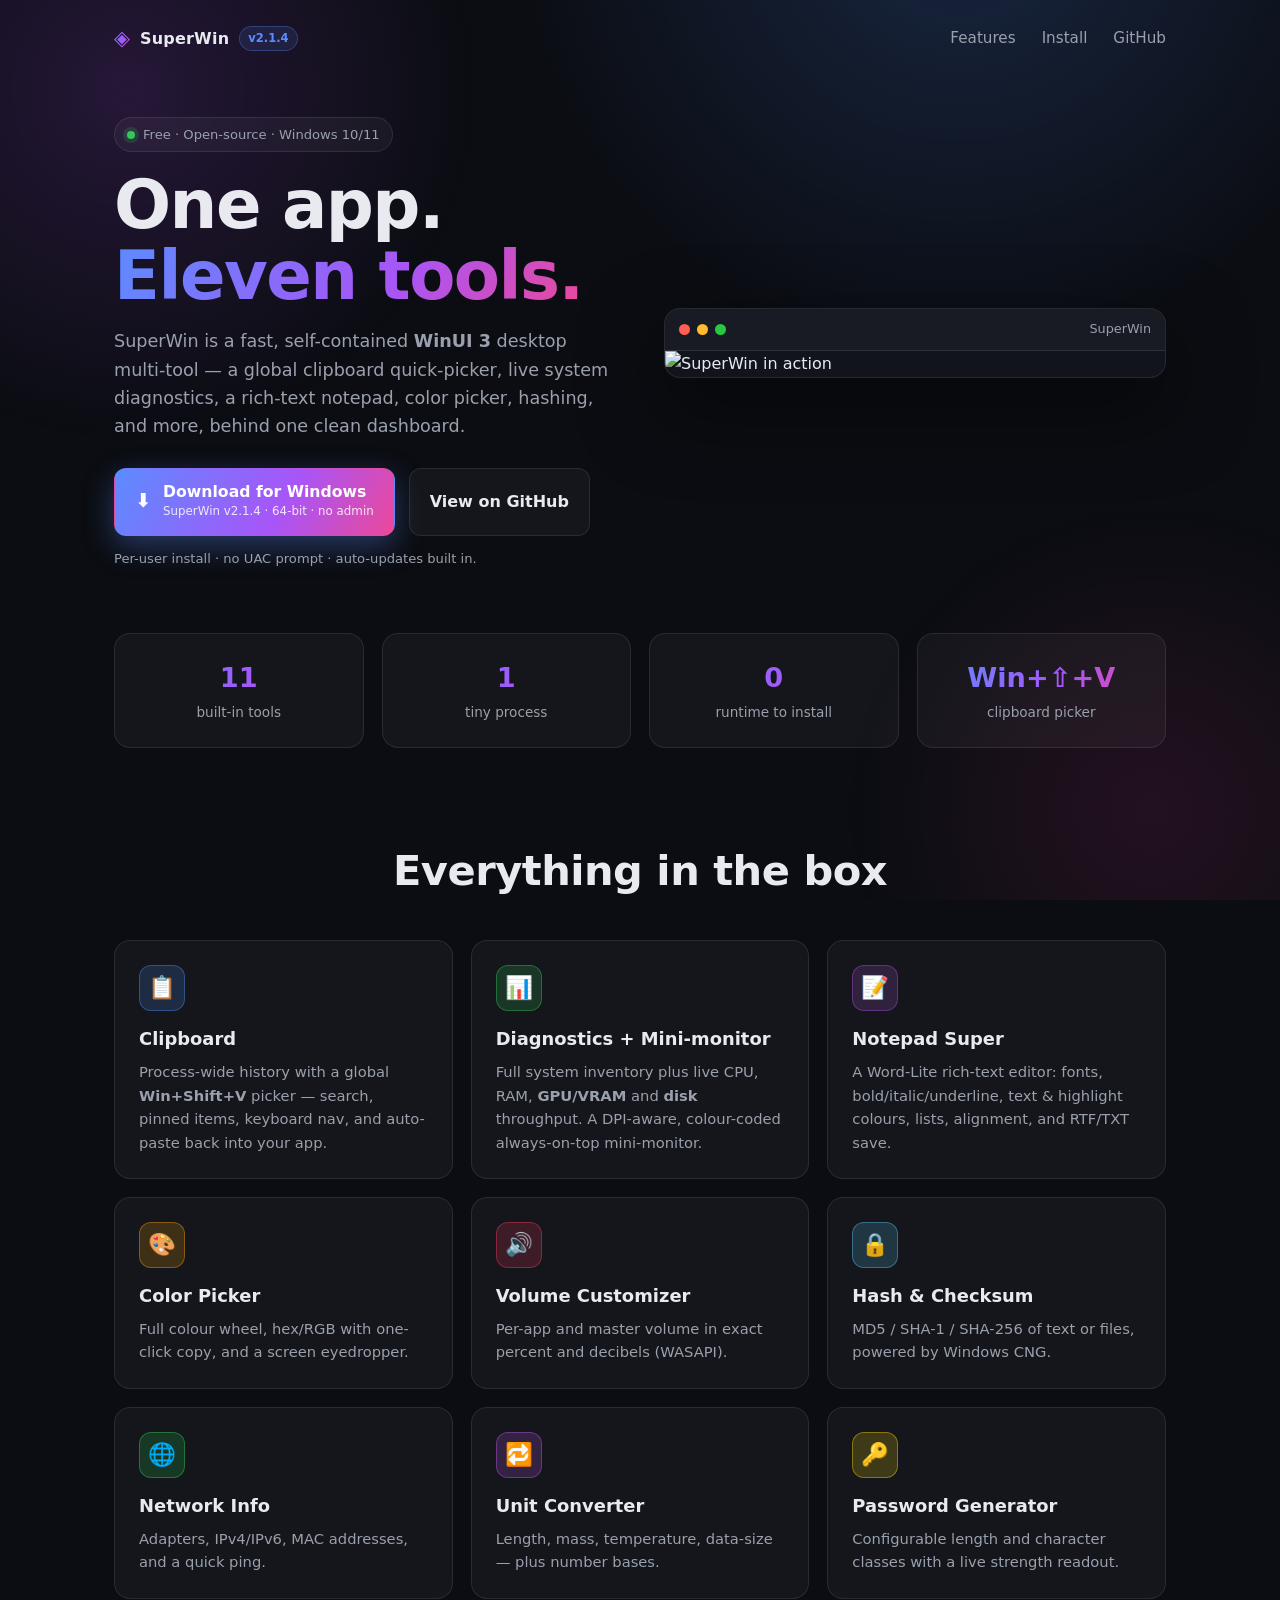
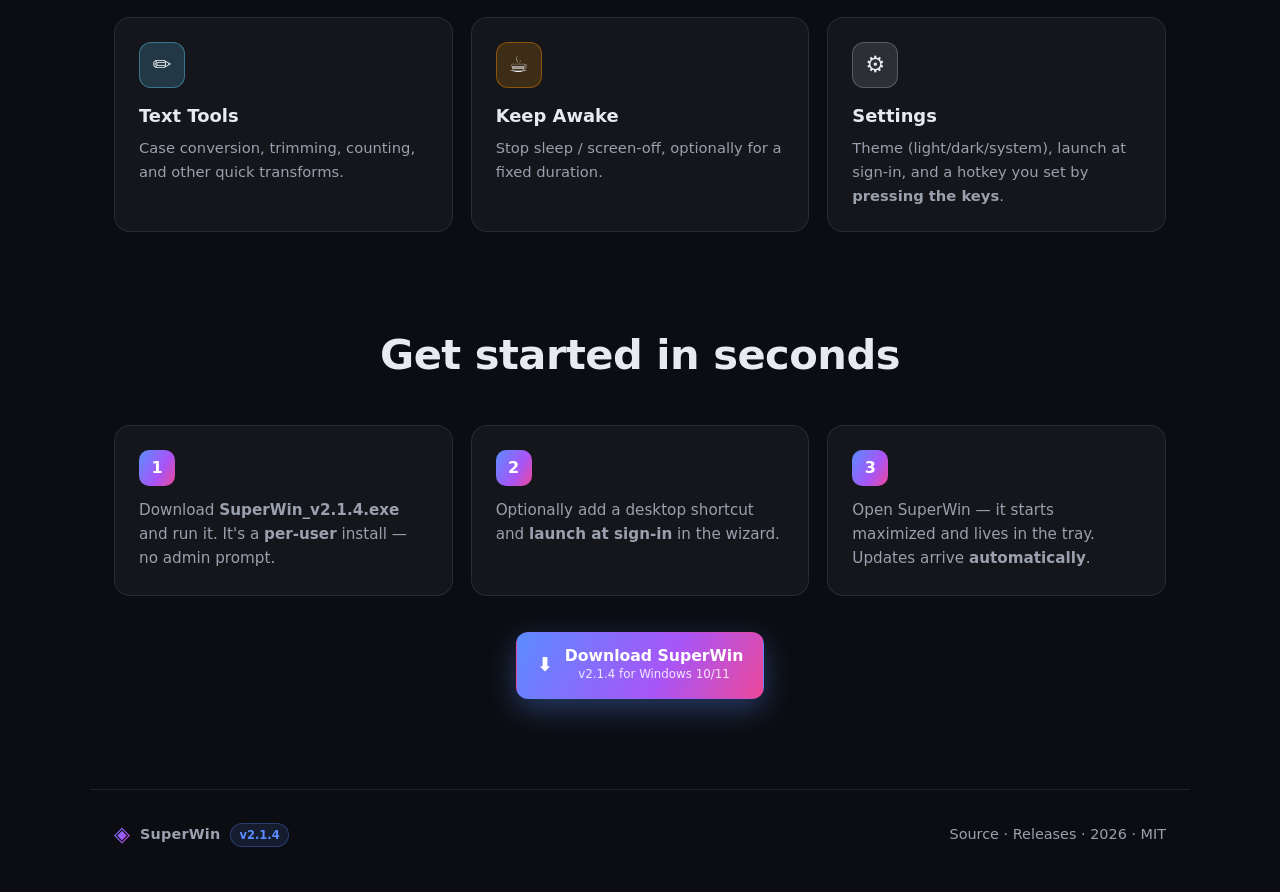
==== docs/index.html @ e596dc35 "Add landing page" ====
<!DOCTYPE html>
<html lang="en">
<head>
  <meta charset="UTF-8" />
  <meta name="viewport" content="width=device-width, initial-scale=1.0" />
  <title>SuperWin — the Windows multi-tool</title>
  <meta name="description" content="SuperWin is a single, fast WinUI 3 desktop multi-tool for Windows: clipboard history, system diagnostics, a rich-text notepad, color picker, hashes, and more." />
  <meta name="theme-color" content="#0b0d12" />

  <!-- Open Graph -->
  <meta property="og:title" content="SuperWin — the Windows multi-tool" />
  <meta property="og:description" content="Eleven tools in one fast WinUI 3 app: clipboard quick-picker, live diagnostics, rich-text notepad, and more." />
  <meta property="og:type" content="website" />
  <meta property="og:image" content="superwin_demo.gif" />

  <link rel="icon" href="favicon.ico" />
  <link rel="stylesheet" href="styles.css" />
</head>
<body>
  <div class="bg-glow" aria-hidden="true"></div>

  <header class="nav">
    <a class="brand" href="#top">
      <span class="brand-mark">◈</span>
      <span class="brand-name">SuperWin</span>
      <span class="badge" id="navVersion">v2.1.4</span>
    </a>
    <nav class="nav-links">
      <a href="#features">Features</a>
      <a href="#install">Install</a>
      <a href="https://github.com/shankar-sachin/superwin" target="_blank" rel="noopener">GitHub</a>
    </nav>
  </header>

  <main id="top">
    <!-- HERO -->
    <section class="hero">
      <div class="hero-copy reveal">
        <div class="pill">
          <span class="dot"></span> Free · Open-source · Windows 10/11
        </div>
        <h1>One app.<br /><span class="grad">Eleven tools.</span></h1>
        <p class="lede">
          SuperWin is a fast, self-contained <strong>WinUI&nbsp;3</strong> desktop multi-tool —
          a global clipboard quick-picker, live system diagnostics, a rich-text notepad,
          color picker, hashing, and more, behind one clean dashboard.
        </p>

        <div class="cta">
          <a class="btn btn-primary" id="downloadBtn"
             href="https://github.com/shankar-sachin/superwin/releases/latest">
            <span class="btn-icon">⬇</span>
            <span>
              <span class="btn-title">Download for Windows</span>
              <span class="btn-sub" id="downloadSub">SuperWin v2.1.4 · 64-bit · no admin</span>
            </span>
          </a>
          <a class="btn btn-ghost" href="https://github.com/shankar-sachin/superwin"
             target="_blank" rel="noopener">View on GitHub</a>
        </div>

        <p class="fineprint">Per-user install · no UAC prompt · auto-updates built in.</p>
      </div>

      <div class="hero-demo reveal">
        <div class="demo-frame">
          <div class="demo-bar">
            <span></span><span></span><span></span>
            <em>SuperWin</em>
          </div>
          <img src="superwin_demo.gif" alt="SuperWin in action" loading="lazy" />
        </div>
      </div>
    </section>

    <!-- STATS -->
    <section class="stats reveal">
      <div><strong>11</strong><span>built-in tools</span></div>
      <div><strong>1</strong><span>tiny process</span></div>
      <div><strong>0</strong><span>runtime to install</span></div>
      <div><strong>Win+⇧+V</strong><span>clipboard picker</span></div>
    </section>

    <!-- FEATURES -->
    <section id="features" class="features">
      <h2 class="section-title reveal">Everything in the box</h2>
      <div class="grid">
        <article class="card reveal">
          <div class="card-ico" style="--c:#4f8ef7">📋</div>
          <h3>Clipboard</h3>
          <p>Process-wide history with a global <b>Win+Shift+V</b> picker — search, pinned items,
             keyboard nav, and auto-paste back into your app.</p>
        </article>
        <article class="card reveal">
          <div class="card-ico" style="--c:#34c759">📊</div>
          <h3>Diagnostics + Mini-monitor</h3>
          <p>Full system inventory plus live CPU, RAM, <b>GPU/VRAM</b> and <b>disk</b> throughput.
             A DPI-aware, colour-coded always-on-top mini-monitor.</p>
        </article>
        <article class="card reveal">
          <div class="card-ico" style="--c:#af52de">📝</div>
          <h3>Notepad Super</h3>
          <p>A Word-Lite rich-text editor: fonts, bold/italic/underline, text &amp; highlight
             colours, lists, alignment, and RTF/TXT save.</p>
        </article>
        <article class="card reveal">
          <div class="card-ico" style="--c:#ff9f0a">🎨</div>
          <h3>Color Picker</h3>
          <p>Full colour wheel, hex/RGB with one-click copy, and a screen eyedropper.</p>
        </article>
        <article class="card reveal">
          <div class="card-ico" style="--c:#ff375f">🔊</div>
          <h3>Volume Customizer</h3>
          <p>Per-app and master volume in exact percent and decibels (WASAPI).</p>
        </article>
        <article class="card reveal">
          <div class="card-ico" style="--c:#5ac8fa">🔒</div>
          <h3>Hash &amp; Checksum</h3>
          <p>MD5 / SHA-1 / SHA-256 of text or files, powered by Windows CNG.</p>
        </article>
        <article class="card reveal">
          <div class="card-ico" style="--c:#30d158">🌐</div>
          <h3>Network Info</h3>
          <p>Adapters, IPv4/IPv6, MAC addresses, and a quick ping.</p>
        </article>
        <article class="card reveal">
          <div class="card-ico" style="--c:#bf5af2">🔁</div>
          <h3>Unit Converter</h3>
          <p>Length, mass, temperature, data-size — plus number bases.</p>
        </article>
        <article class="card reveal">
          <div class="card-ico" style="--c:#ffd60a">🔑</div>
          <h3>Password Generator</h3>
          <p>Configurable length and character classes with a live strength readout.</p>
        </article>
        <article class="card reveal">
          <div class="card-ico" style="--c:#64d2ff">✏️</div>
          <h3>Text Tools</h3>
          <p>Case conversion, trimming, counting, and other quick transforms.</p>
        </article>
        <article class="card reveal">
          <div class="card-ico" style="--c:#ff9500">☕</div>
          <h3>Keep Awake</h3>
          <p>Stop sleep / screen-off, optionally for a fixed duration.</p>
        </article>
        <article class="card reveal">
          <div class="card-ico" style="--c:#a0a0ab">⚙️</div>
          <h3>Settings</h3>
          <p>Theme (light/dark/system), launch at sign-in, and a hotkey you set by
             <b>pressing the keys</b>.</p>
        </article>
      </div>
    </section>

    <!-- INSTALL -->
    <section id="install" class="install">
      <h2 class="section-title reveal">Get started in seconds</h2>
      <div class="steps">
        <div class="step reveal"><span class="num">1</span>
          <p>Download <b id="installName">SuperWin_v2.1.4.exe</b> and run it. It's a
             <b>per-user</b> install — no admin prompt.</p></div>
        <div class="step reveal"><span class="num">2</span>
          <p>Optionally add a desktop shortcut and <b>launch at sign-in</b> in the wizard.</p></div>
        <div class="step reveal"><span class="num">3</span>
          <p>Open SuperWin — it starts maximized and lives in the tray. Updates arrive
             <b>automatically</b>.</p></div>
      </div>
      <div class="install-cta reveal">
        <a class="btn btn-primary" id="downloadBtn2"
           href="https://github.com/shankar-sachin/superwin/releases/latest">
          <span class="btn-icon">⬇</span>
          <span><span class="btn-title">Download SuperWin</span>
            <span class="btn-sub" id="downloadSub2">v2.1.4 for Windows 10/11</span></span>
        </a>
      </div>
    </section>
  </main>

  <footer class="footer">
    <div class="brand">
      <span class="brand-mark">◈</span>
      <span class="brand-name">SuperWin</span>
      <span class="badge" id="footVersion">v2.1.4</span>
    </div>
    <p>
      <a href="https://github.com/shankar-sachin/superwin" target="_blank" rel="noopener">Source</a>
      ·
      <a href="https://github.com/shankar-sachin/superwin/releases" target="_blank" rel="noopener">Releases</a>
      · <span id="year">2026</span> · MIT
    </p>
  </footer>

  <script src="app.js"></script>
</body>
</html>
---- docs/styles.css ----
/* SuperWin landing page */
:root {
  --bg: #0b0d12;
  --bg-soft: #11141c;
  --card: rgba(255, 255, 255, 0.04);
  --card-border: rgba(255, 255, 255, 0.09);
  --text: #e8eaf0;
  --muted: #9aa0ad;
  --accent: #5b8cff;
  --accent-2: #a855f7;
  --radius: 16px;
  --maxw: 1100px;
  --grad: linear-gradient(120deg, #5b8cff 0%, #a855f7 60%, #ec4899 100%);
}

* { box-sizing: border-box; margin: 0; padding: 0; }

html { scroll-behavior: smooth; }

body {
  font-family: "Segoe UI", system-ui, -apple-system, Roboto, Helvetica, Arial, sans-serif;
  background: var(--bg);
  color: var(--text);
  line-height: 1.6;
  -webkit-font-smoothing: antialiased;
  overflow-x: hidden;
}

a { color: inherit; text-decoration: none; }

/* Ambient background glow */
.bg-glow {
  position: fixed;
  inset: 0;
  z-index: -1;
  background:
    radial-gradient(60vw 60vw at 75% -10%, rgba(91, 140, 255, 0.20), transparent 60%),
    radial-gradient(50vw 50vw at 10% 10%, rgba(168, 85, 247, 0.16), transparent 55%),
    radial-gradient(40vw 40vw at 90% 90%, rgba(236, 72, 153, 0.10), transparent 60%);
  filter: saturate(120%);
}

/* ---------- Nav ---------- */
.nav {
  display: flex;
  align-items: center;
  justify-content: space-between;
  max-width: var(--maxw);
  margin: 0 auto;
  padding: 22px 24px;
}
.brand { display: inline-flex; align-items: center; gap: 10px; font-weight: 700; }
.brand-mark {
  background: var(--grad);
  -webkit-background-clip: text;
  background-clip: text;
  color: transparent;
  font-size: 1.3rem;
}
.brand-name { letter-spacing: 0.2px; }
.badge {
  font-size: 0.72rem;
  font-weight: 600;
  color: var(--accent);
  background: rgba(91, 140, 255, 0.12);
  border: 1px solid rgba(91, 140, 255, 0.3);
  padding: 2px 8px;
  border-radius: 999px;
}
.nav-links { display: flex; gap: 26px; font-size: 0.95rem; color: var(--muted); }
.nav-links a:hover { color: var(--text); }

/* ---------- Hero ---------- */
.hero {
  max-width: var(--maxw);
  margin: 40px auto 0;
  padding: 0 24px;
  display: grid;
  grid-template-columns: 1fr 1fr;
  gap: 48px;
  align-items: center;
}
.pill {
  display: inline-flex;
  align-items: center;
  gap: 8px;
  font-size: 0.82rem;
  color: var(--muted);
  border: 1px solid var(--card-border);
  background: var(--card);
  padding: 6px 12px;
  border-radius: 999px;
}
.pill .dot {
  width: 8px; height: 8px; border-radius: 50%;
  background: #34c759;
  box-shadow: 0 0 0 4px rgba(52, 199, 89, 0.18);
}
.hero h1 {
  font-size: clamp(2.6rem, 6vw, 4.2rem);
  line-height: 1.05;
  margin: 18px 0 16px;
  letter-spacing: -1.5px;
  font-weight: 800;
}
.grad {
  background: var(--grad);
  -webkit-background-clip: text;
  background-clip: text;
  color: transparent;
}
.lede { color: var(--muted); font-size: 1.1rem; max-width: 48ch; }

.cta { display: flex; flex-wrap: wrap; gap: 14px; margin: 28px 0 12px; }
.btn {
  display: inline-flex;
  align-items: center;
  gap: 12px;
  padding: 14px 20px;
  border-radius: 12px;
  font-weight: 600;
  border: 1px solid transparent;
  transition: transform 0.15s ease, box-shadow 0.2s ease, background 0.2s ease;
}
.btn:hover { transform: translateY(-2px); }
.btn-primary {
  background: var(--grad);
  color: #fff;
  box-shadow: 0 10px 30px rgba(91, 140, 255, 0.35);
}
.btn-primary:hover { box-shadow: 0 14px 40px rgba(168, 85, 247, 0.45); }
.btn-icon { font-size: 1.2rem; }
.btn-title { display: block; font-size: 0.98rem; line-height: 1.2; }
.btn-sub { display: block; font-size: 0.74rem; opacity: 0.85; font-weight: 500; }
.btn-ghost {
  background: var(--card);
  border-color: var(--card-border);
  color: var(--text);
}
.btn-ghost:hover { background: rgba(255, 255, 255, 0.08); }
.fineprint { color: var(--muted); font-size: 0.82rem; }

/* Demo */
.demo-frame {
  border: 1px solid var(--card-border);
  background: var(--bg-soft);
  border-radius: var(--radius);
  overflow: hidden;
  box-shadow: 0 30px 80px rgba(0, 0, 0, 0.5);
}
.demo-bar {
  display: flex;
  align-items: center;
  gap: 7px;
  padding: 10px 14px;
  background: rgba(255, 255, 255, 0.03);
  border-bottom: 1px solid var(--card-border);
}
.demo-bar span { width: 11px; height: 11px; border-radius: 50%; background: #3a3f4b; }
.demo-bar span:nth-child(1) { background: #ff5f57; }
.demo-bar span:nth-child(2) { background: #febc2e; }
.demo-bar span:nth-child(3) { background: #28c840; }
.demo-bar em { margin-left: auto; color: var(--muted); font-style: normal; font-size: 0.8rem; }
.demo-frame img { display: block; width: 100%; height: auto; }

/* ---------- Stats ---------- */
.stats {
  max-width: var(--maxw);
  margin: 64px auto;
  padding: 0 24px;
  display: grid;
  grid-template-columns: repeat(4, 1fr);
  gap: 18px;
  text-align: center;
}
.stats div {
  border: 1px solid var(--card-border);
  background: var(--card);
  border-radius: var(--radius);
  padding: 22px 12px;
}
.stats strong {
  display: block;
  font-size: 1.7rem;
  background: var(--grad);
  -webkit-background-clip: text;
  background-clip: text;
  color: transparent;
}
.stats span { color: var(--muted); font-size: 0.85rem; }

/* ---------- Sections ---------- */
.section-title {
  text-align: center;
  font-size: clamp(1.8rem, 4vw, 2.6rem);
  letter-spacing: -0.5px;
  margin-bottom: 36px;
}
.features, .install { max-width: var(--maxw); margin: 90px auto; padding: 0 24px; }

.grid {
  display: grid;
  grid-template-columns: repeat(3, 1fr);
  gap: 18px;
}
.card {
  border: 1px solid var(--card-border);
  background: var(--card);
  border-radius: var(--radius);
  padding: 24px;
  transition: transform 0.18s ease, border-color 0.18s ease, background 0.18s ease;
}
.card:hover {
  transform: translateY(-4px);
  border-color: rgba(255, 255, 255, 0.2);
  background: rgba(255, 255, 255, 0.06);
}
.card-ico {
  width: 46px; height: 46px;
  display: grid; place-items: center;
  font-size: 1.4rem;
  border-radius: 12px;
  background: color-mix(in srgb, var(--c) 18%, transparent);
  border: 1px solid color-mix(in srgb, var(--c) 40%, transparent);
  margin-bottom: 14px;
}
.card h3 { font-size: 1.12rem; margin-bottom: 6px; }
.card p { color: var(--muted); font-size: 0.92rem; }

/* ---------- Install ---------- */
.steps {
  display: grid;
  grid-template-columns: repeat(3, 1fr);
  gap: 18px;
  margin-bottom: 36px;
}
.step {
  border: 1px solid var(--card-border);
  background: var(--card);
  border-radius: var(--radius);
  padding: 24px;
}
.step .num {
  display: inline-grid;
  place-items: center;
  width: 36px; height: 36px;
  border-radius: 10px;
  font-weight: 800;
  background: var(--grad);
  color: #fff;
  margin-bottom: 12px;
}
.step p { color: var(--muted); font-size: 0.95rem; }
.install-cta { text-align: center; }

/* ---------- Footer ---------- */
.footer {
  max-width: var(--maxw);
  margin: 80px auto 40px;
  padding: 28px 24px 0;
  border-top: 1px solid var(--card-border);
  display: flex;
  align-items: center;
  justify-content: space-between;
  flex-wrap: wrap;
  gap: 14px;
  color: var(--muted);
  font-size: 0.9rem;
}
.footer a:hover { color: var(--text); }

/* ---------- Reveal animation ---------- */
.reveal {
  opacity: 0;
  transform: translateY(18px);
  transition: opacity 0.6s ease, transform 0.6s ease;
}
.reveal.in { opacity: 1; transform: none; }

/* ---------- Responsive ---------- */
@media (max-width: 880px) {
  .hero { grid-template-columns: 1fr; }
  .grid { grid-template-columns: repeat(2, 1fr); }
  .stats { grid-template-columns: repeat(2, 1fr); }
  .steps { grid-template-columns: 1fr; }
  .nav-links { display: none; }
}
@media (max-width: 540px) {
  .grid { grid-template-columns: 1fr; }
}

@media (prefers-reduced-motion: reduce) {
  .reveal { opacity: 1; transform: none; transition: none; }
  html { scroll-behavior: auto; }
}
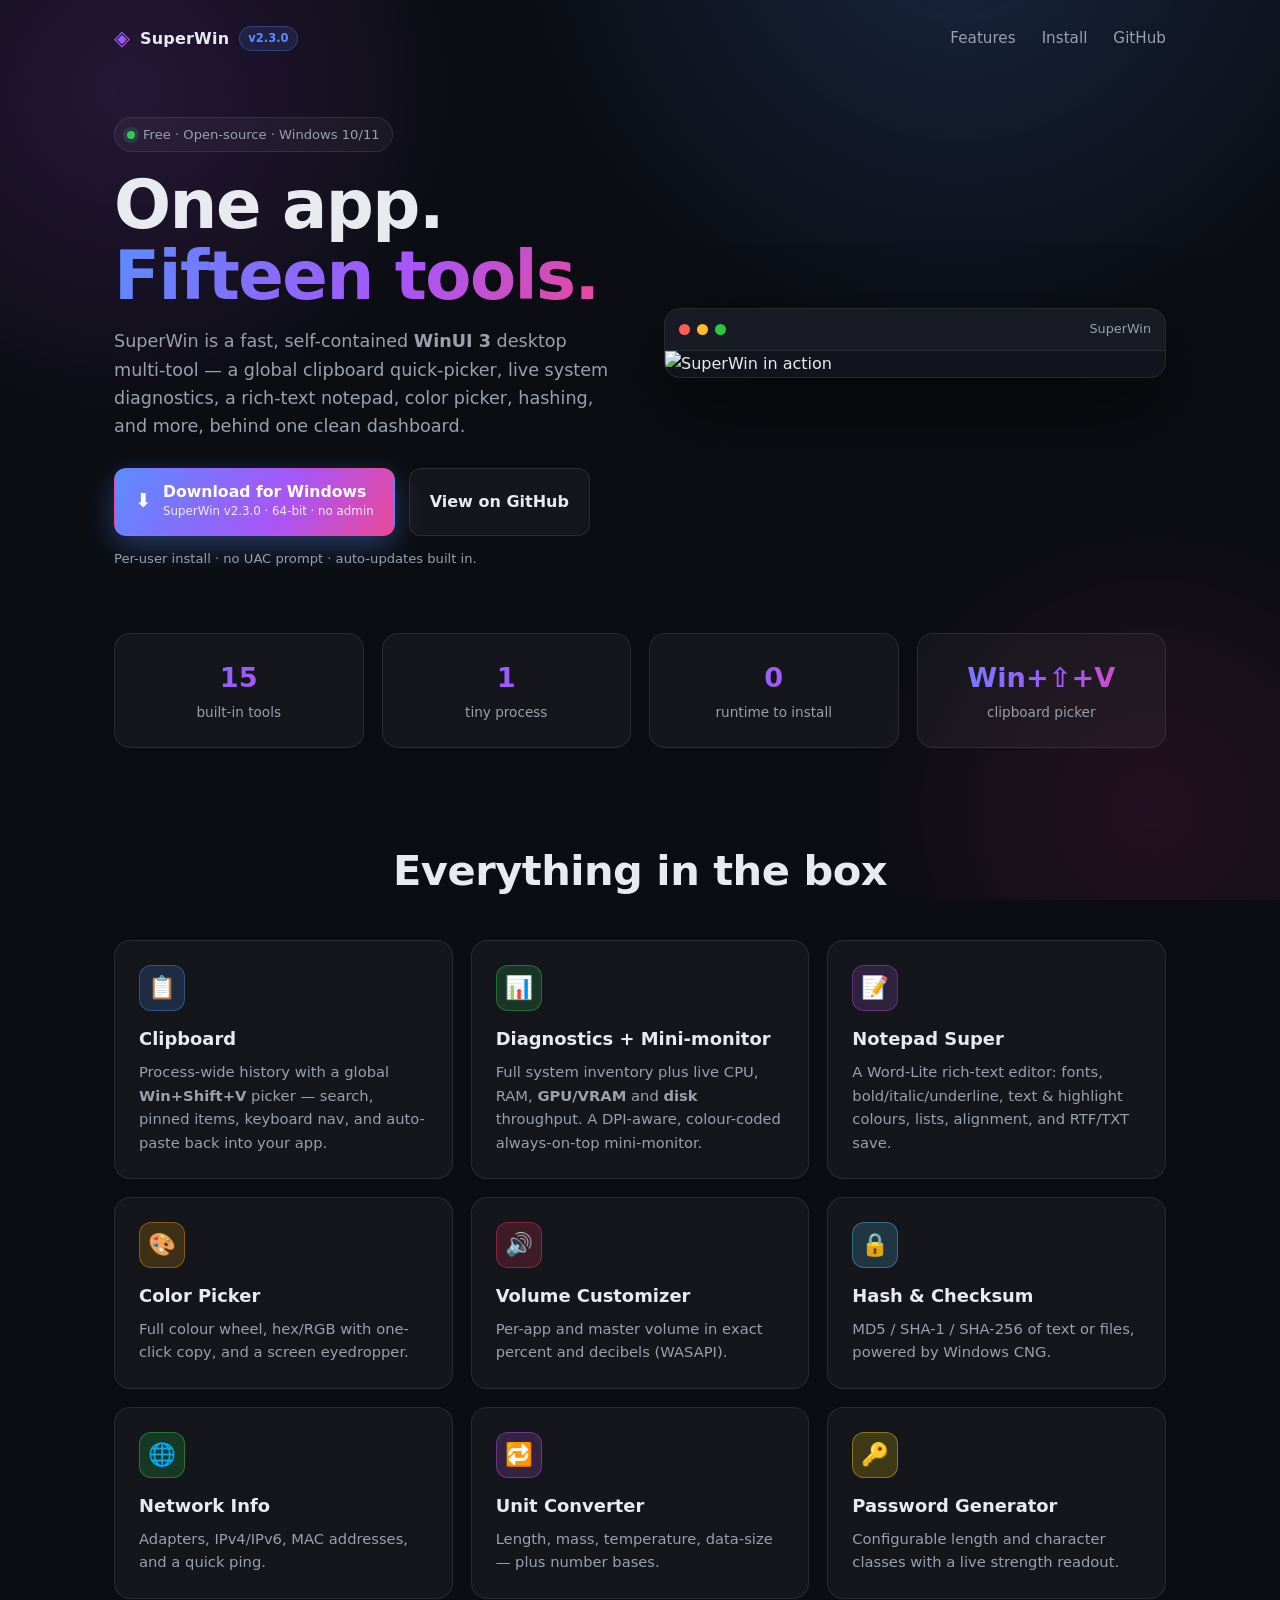
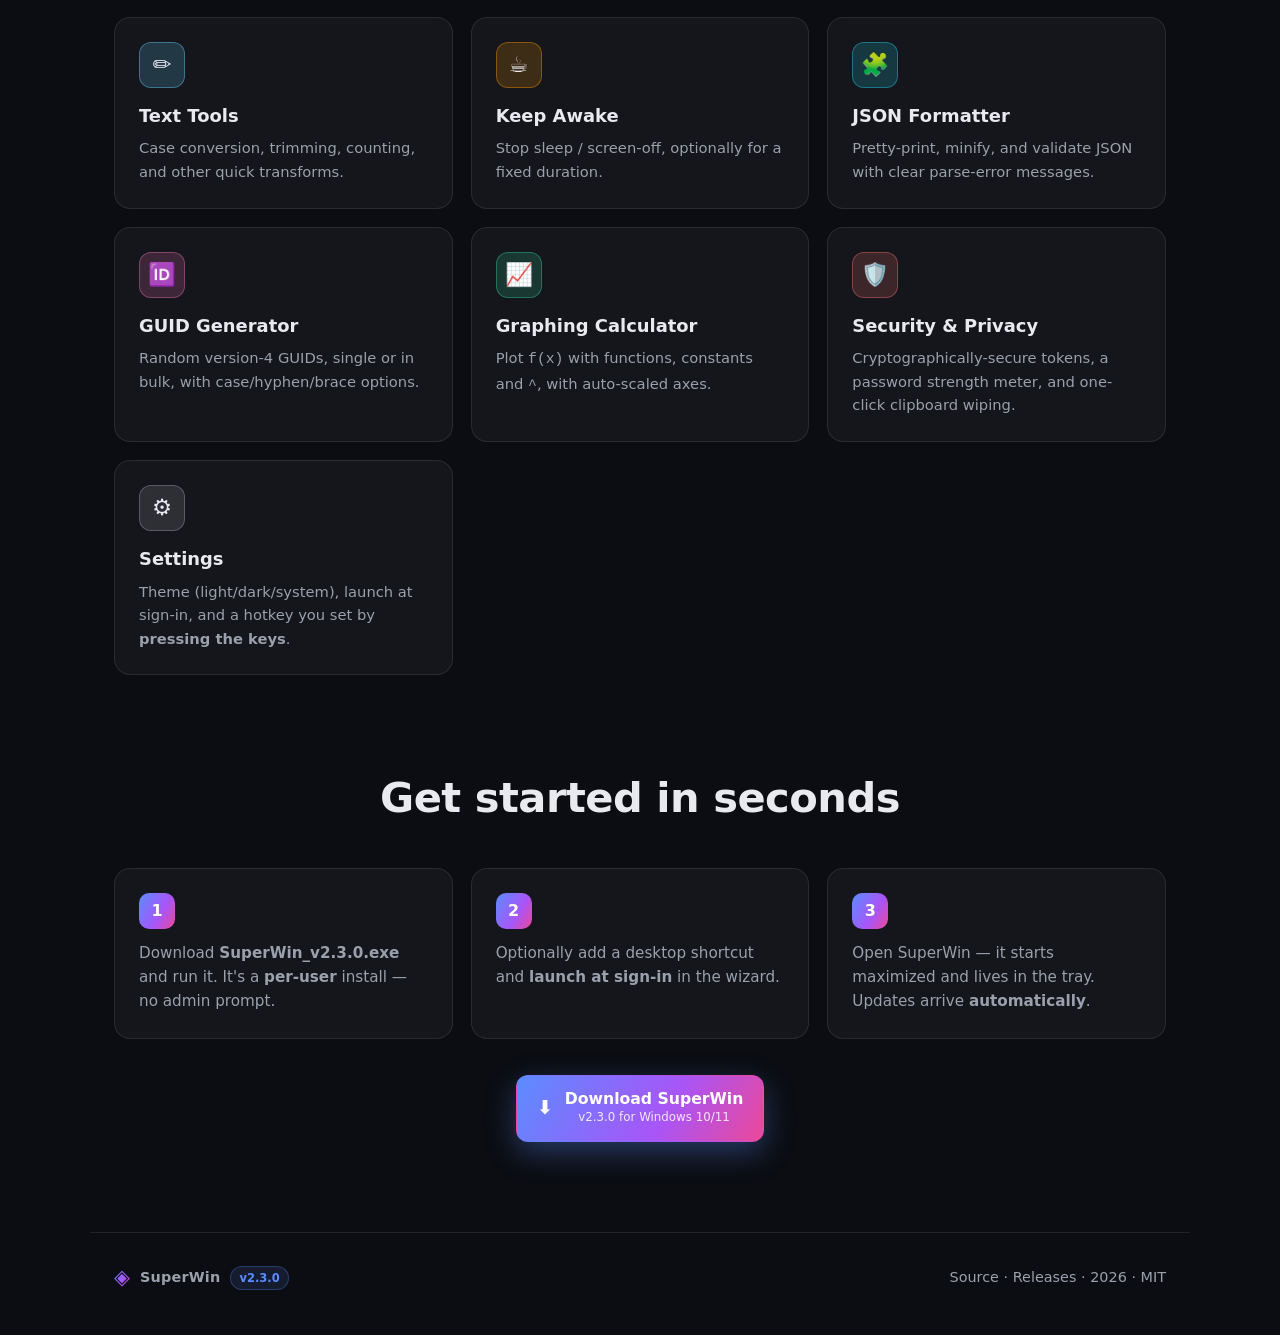
==== commit e4fa6fbb: "v2.3.0" ====
--- a/docs/index.html
+++ b/docs/index.html
@@ -9,7 +9,7 @@
 
   <!-- Open Graph -->
   <meta property="og:title" content="SuperWin — the Windows multi-tool" />
-  <meta property="og:description" content="Eleven tools in one fast WinUI 3 app: clipboard quick-picker, live diagnostics, rich-text notepad, and more." />
+  <meta property="og:description" content="Fifteen tools in one fast WinUI 3 app: clipboard quick-picker, live diagnostics, graphing calculator, security utilities, and more." />
   <meta property="og:type" content="website" />
   <meta property="og:image" content="superwin_demo.gif" />
 
@@ -23,7 +23,7 @@
     <a class="brand" href="#top">
       <span class="brand-mark">◈</span>
       <span class="brand-name">SuperWin</span>
-      <span class="badge" id="navVersion">v2.1.4</span>
+      <span class="badge" id="navVersion">v2.3.0</span>
     </a>
     <nav class="nav-links">
       <a href="#features">Features</a>
@@ -39,7 +39,7 @@
         <div class="pill">
           <span class="dot"></span> Free · Open-source · Windows 10/11
         </div>
-        <h1>One app.<br /><span class="grad">Eleven tools.</span></h1>
+        <h1>One app.<br /><span class="grad">Fifteen tools.</span></h1>
         <p class="lede">
           SuperWin is a fast, self-contained <strong>WinUI&nbsp;3</strong> desktop multi-tool —
           a global clipboard quick-picker, live system diagnostics, a rich-text notepad,
@@ -52,7 +52,7 @@
             <span class="btn-icon">⬇</span>
             <span>
               <span class="btn-title">Download for Windows</span>
-              <span class="btn-sub" id="downloadSub">SuperWin v2.1.4 · 64-bit · no admin</span>
+              <span class="btn-sub" id="downloadSub">SuperWin v2.3.0 · 64-bit · no admin</span>
             </span>
           </a>
           <a class="btn btn-ghost" href="https://github.com/shankar-sachin/superwin"
@@ -75,7 +75,7 @@
 
     <!-- STATS -->
     <section class="stats reveal">
-      <div><strong>11</strong><span>built-in tools</span></div>
+      <div><strong>15</strong><span>built-in tools</span></div>
       <div><strong>1</strong><span>tiny process</span></div>
       <div><strong>0</strong><span>runtime to install</span></div>
       <div><strong>Win+⇧+V</strong><span>clipboard picker</span></div>
@@ -142,6 +142,28 @@
           <div class="card-ico" style="--c:#ff9500">☕</div>
           <h3>Keep Awake</h3>
           <p>Stop sleep / screen-off, optionally for a fixed duration.</p>
+        </article>
+        <article class="card reveal">
+          <div class="card-ico" style="--c:#22d3ee">🧩</div>
+          <h3>JSON Formatter</h3>
+          <p>Pretty-print, minify, and validate JSON with clear parse-error messages.</p>
+        </article>
+        <article class="card reveal">
+          <div class="card-ico" style="--c:#f472b6">🆔</div>
+          <h3>GUID Generator</h3>
+          <p>Random version-4 GUIDs, single or in bulk, with case/hyphen/brace options.</p>
+        </article>
+        <article class="card reveal">
+          <div class="card-ico" style="--c:#34d399">📈</div>
+          <h3>Graphing Calculator</h3>
+          <p>Plot <code>f(x)</code> with functions, constants and <code>^</code>, with
+             auto-scaled axes.</p>
+        </article>
+        <article class="card reveal">
+          <div class="card-ico" style="--c:#f87171">🛡️</div>
+          <h3>Security &amp; Privacy</h3>
+          <p>Cryptographically-secure tokens, a password strength meter, and one-click
+             clipboard wiping.</p>
         </article>
         <article class="card reveal">
           <div class="card-ico" style="--c:#a0a0ab">⚙️</div>
@@ -157,7 +179,7 @@
       <h2 class="section-title reveal">Get started in seconds</h2>
       <div class="steps">
         <div class="step reveal"><span class="num">1</span>
-          <p>Download <b id="installName">SuperWin_v2.1.4.exe</b> and run it. It's a
+          <p>Download <b id="installName">SuperWin_v2.3.0.exe</b> and run it. It's a
              <b>per-user</b> install — no admin prompt.</p></div>
         <div class="step reveal"><span class="num">2</span>
           <p>Optionally add a desktop shortcut and <b>launch at sign-in</b> in the wizard.</p></div>
@@ -170,7 +192,7 @@
            href="https://github.com/shankar-sachin/superwin/releases/latest">
           <span class="btn-icon">⬇</span>
           <span><span class="btn-title">Download SuperWin</span>
-            <span class="btn-sub" id="downloadSub2">v2.1.4 for Windows 10/11</span></span>
+            <span class="btn-sub" id="downloadSub2">v2.3.0 for Windows 10/11</span></span>
         </a>
       </div>
     </section>
@@ -180,7 +202,7 @@
     <div class="brand">
       <span class="brand-mark">◈</span>
       <span class="brand-name">SuperWin</span>
-      <span class="badge" id="footVersion">v2.1.4</span>
+      <span class="badge" id="footVersion">v2.3.0</span>
     </div>
     <p>
       <a href="https://github.com/shankar-sachin/superwin" target="_blank" rel="noopener">Source</a>
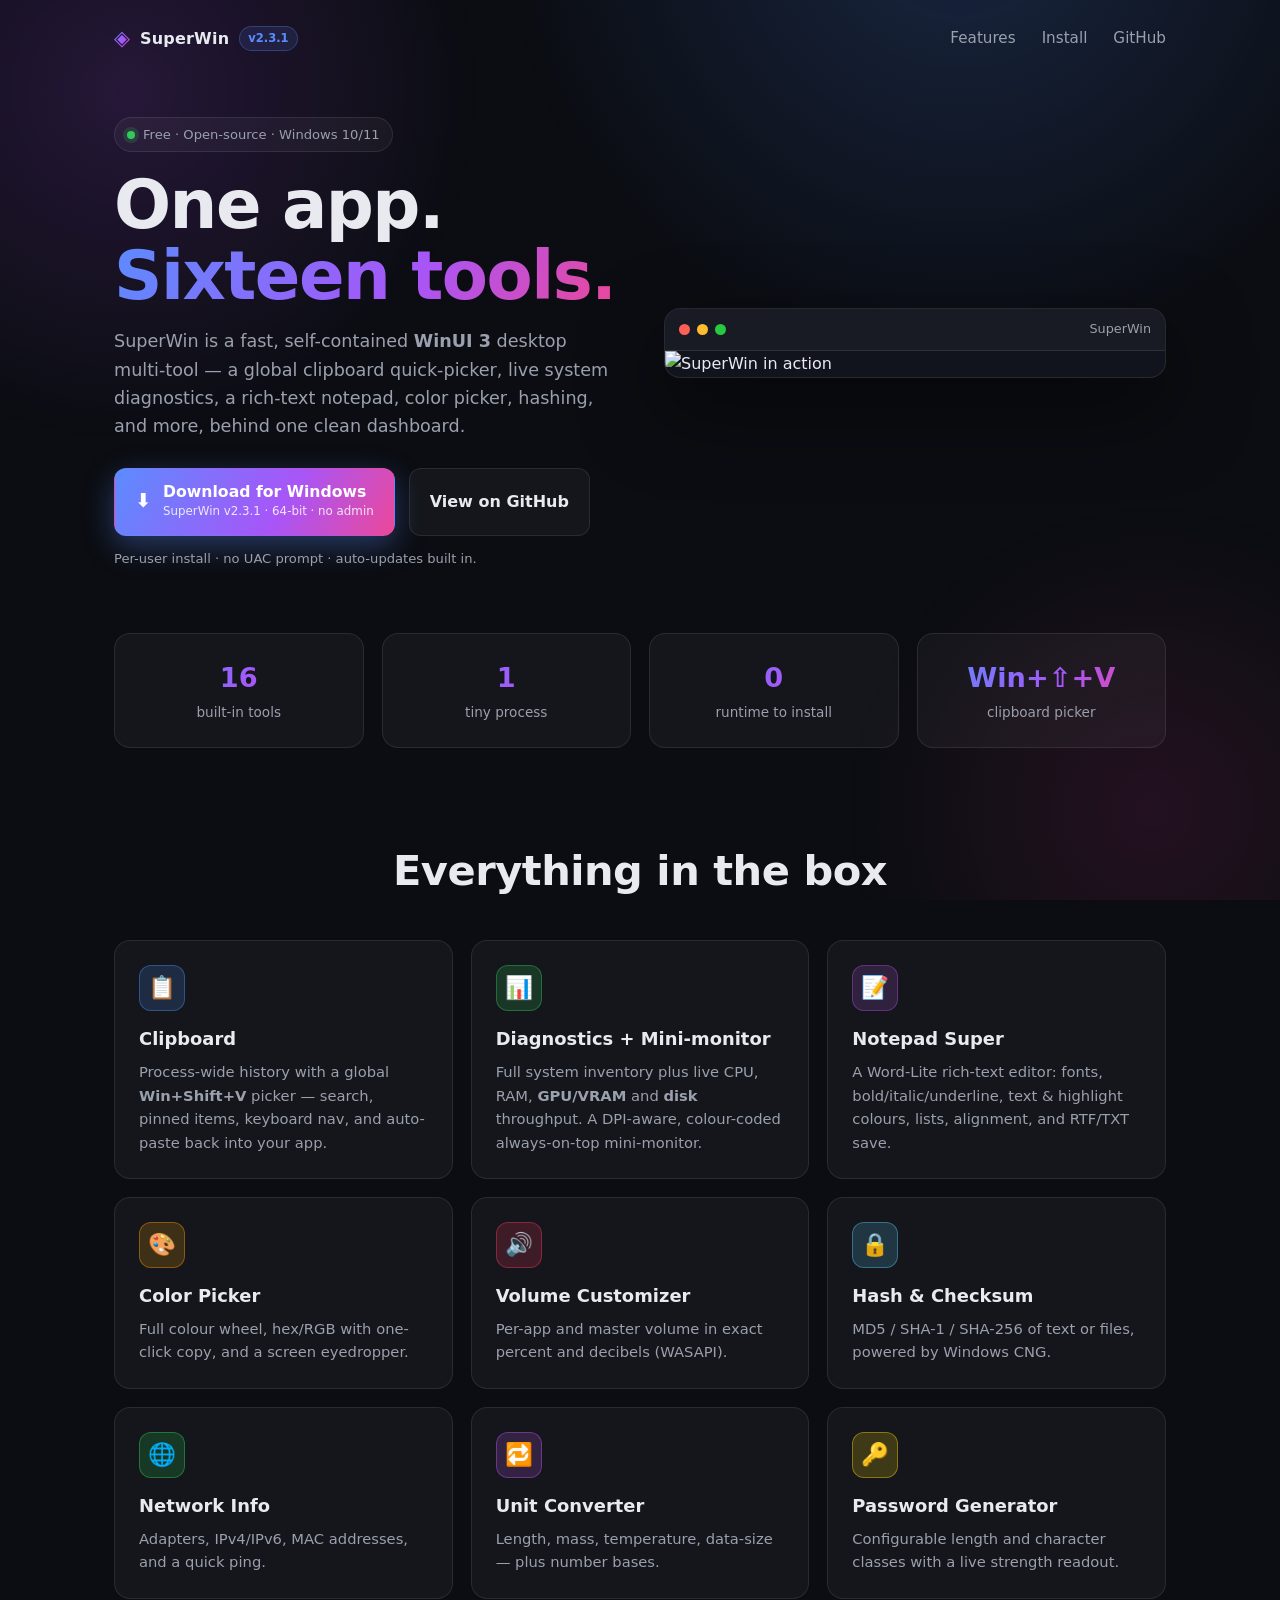
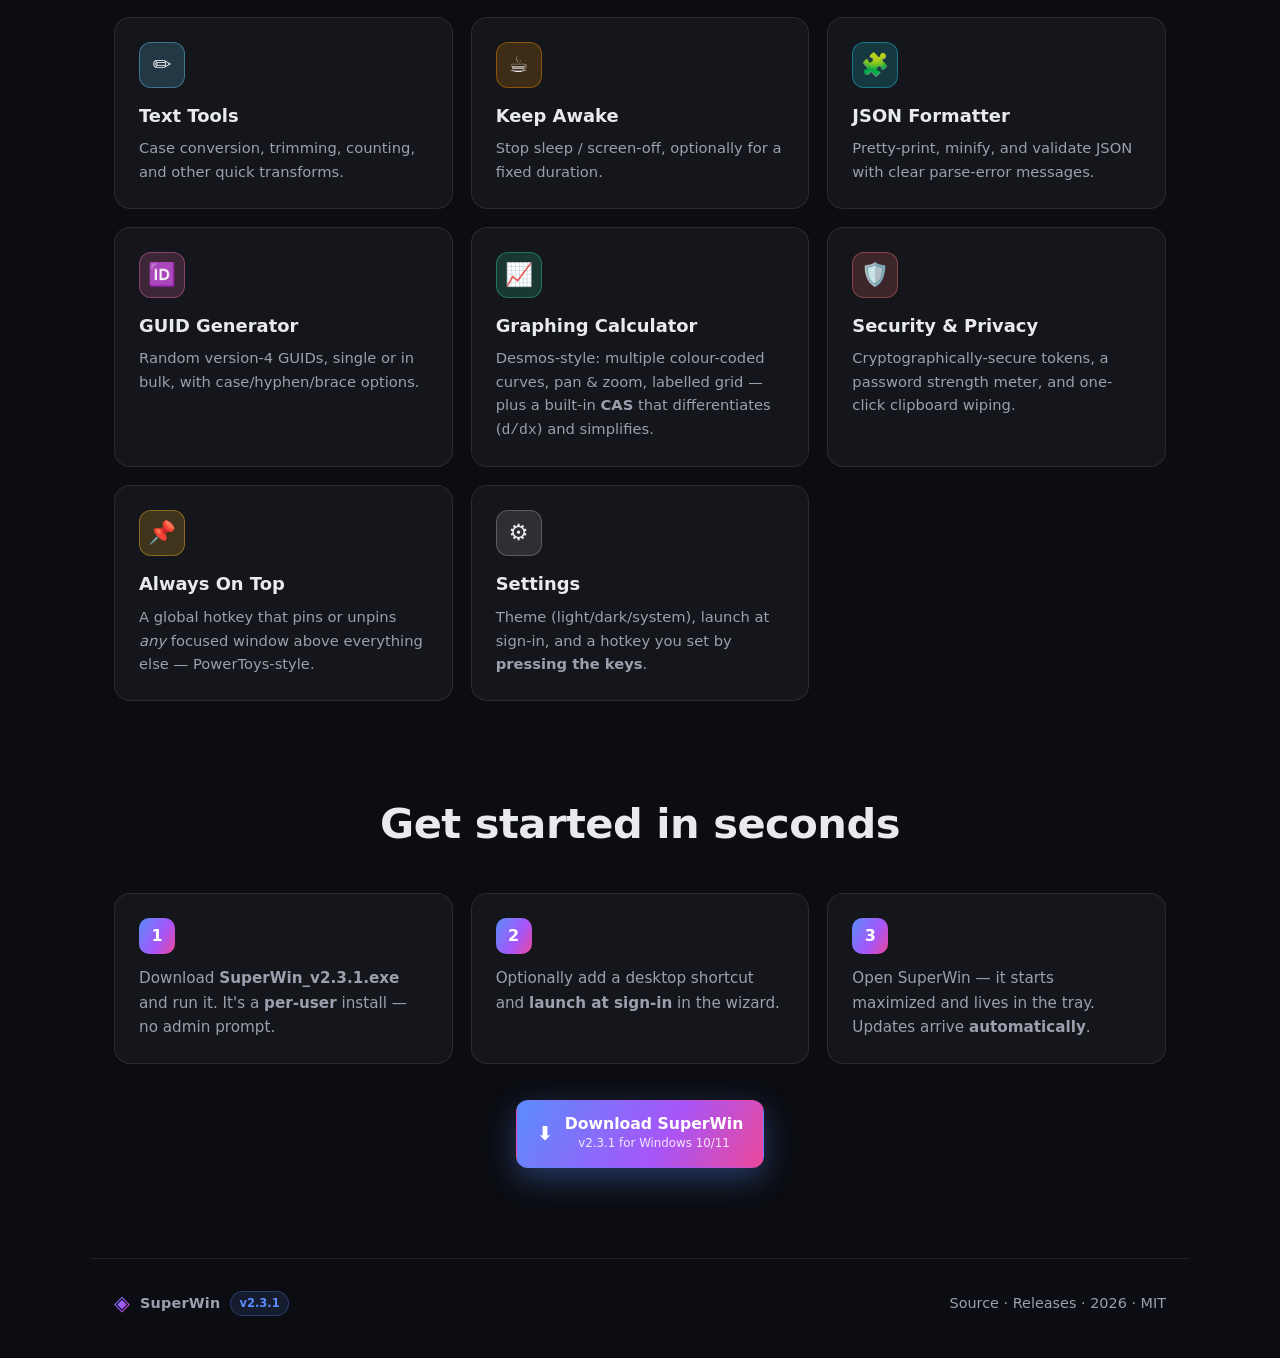
==== commit 0d6a8fa7: "v2.3.2" ====
--- a/docs/index.html
+++ b/docs/index.html
@@ -9,7 +9,7 @@
 
   <!-- Open Graph -->
   <meta property="og:title" content="SuperWin — the Windows multi-tool" />
-  <meta property="og:description" content="Fifteen tools in one fast WinUI 3 app: clipboard quick-picker, live diagnostics, graphing calculator, security utilities, and more." />
+  <meta property="og:description" content="Sixteen tools in one fast WinUI 3 app: clipboard quick-picker, live diagnostics, graphing calculator, security utilities, and more." />
   <meta property="og:type" content="website" />
   <meta property="og:image" content="superwin_demo.gif" />
 
@@ -23,7 +23,7 @@
     <a class="brand" href="#top">
       <span class="brand-mark">◈</span>
       <span class="brand-name">SuperWin</span>
-      <span class="badge" id="navVersion">v2.3.0</span>
+      <span class="badge" id="navVersion">v2.3.1</span>
     </a>
     <nav class="nav-links">
       <a href="#features">Features</a>
@@ -39,7 +39,7 @@
         <div class="pill">
           <span class="dot"></span> Free · Open-source · Windows 10/11
         </div>
-        <h1>One app.<br /><span class="grad">Fifteen tools.</span></h1>
+        <h1>One app.<br /><span class="grad">Sixteen tools.</span></h1>
         <p class="lede">
           SuperWin is a fast, self-contained <strong>WinUI&nbsp;3</strong> desktop multi-tool —
           a global clipboard quick-picker, live system diagnostics, a rich-text notepad,
@@ -52,7 +52,7 @@
             <span class="btn-icon">⬇</span>
             <span>
               <span class="btn-title">Download for Windows</span>
-              <span class="btn-sub" id="downloadSub">SuperWin v2.3.0 · 64-bit · no admin</span>
+              <span class="btn-sub" id="downloadSub">SuperWin v2.3.1 · 64-bit · no admin</span>
             </span>
           </a>
           <a class="btn btn-ghost" href="https://github.com/shankar-sachin/superwin"
@@ -75,7 +75,7 @@
 
     <!-- STATS -->
     <section class="stats reveal">
-      <div><strong>15</strong><span>built-in tools</span></div>
+      <div><strong>16</strong><span>built-in tools</span></div>
       <div><strong>1</strong><span>tiny process</span></div>
       <div><strong>0</strong><span>runtime to install</span></div>
       <div><strong>Win+⇧+V</strong><span>clipboard picker</span></div>
@@ -156,14 +156,20 @@
         <article class="card reveal">
           <div class="card-ico" style="--c:#34d399">📈</div>
           <h3>Graphing Calculator</h3>
-          <p>Plot <code>f(x)</code> with functions, constants and <code>^</code>, with
-             auto-scaled axes.</p>
+          <p>Desmos-style: multiple colour-coded curves, pan &amp; zoom, labelled grid — plus a
+             built-in <b>CAS</b> that differentiates (<code>d/dx</code>) and simplifies.</p>
         </article>
         <article class="card reveal">
           <div class="card-ico" style="--c:#f87171">🛡️</div>
           <h3>Security &amp; Privacy</h3>
           <p>Cryptographically-secure tokens, a password strength meter, and one-click
              clipboard wiping.</p>
+        </article>
+        <article class="card reveal">
+          <div class="card-ico" style="--c:#fbbf24">📌</div>
+          <h3>Always On Top</h3>
+          <p>A global hotkey that pins or unpins <i>any</i> focused window above everything
+             else — PowerToys-style.</p>
         </article>
         <article class="card reveal">
           <div class="card-ico" style="--c:#a0a0ab">⚙️</div>
@@ -179,7 +185,7 @@
       <h2 class="section-title reveal">Get started in seconds</h2>
       <div class="steps">
         <div class="step reveal"><span class="num">1</span>
-          <p>Download <b id="installName">SuperWin_v2.3.0.exe</b> and run it. It's a
+          <p>Download <b id="installName">SuperWin_v2.3.1.exe</b> and run it. It's a
              <b>per-user</b> install — no admin prompt.</p></div>
         <div class="step reveal"><span class="num">2</span>
           <p>Optionally add a desktop shortcut and <b>launch at sign-in</b> in the wizard.</p></div>
@@ -192,7 +198,7 @@
            href="https://github.com/shankar-sachin/superwin/releases/latest">
           <span class="btn-icon">⬇</span>
           <span><span class="btn-title">Download SuperWin</span>
-            <span class="btn-sub" id="downloadSub2">v2.3.0 for Windows 10/11</span></span>
+            <span class="btn-sub" id="downloadSub2">v2.3.1 for Windows 10/11</span></span>
         </a>
       </div>
     </section>
@@ -202,7 +208,7 @@
     <div class="brand">
       <span class="brand-mark">◈</span>
       <span class="brand-name">SuperWin</span>
-      <span class="badge" id="footVersion">v2.3.0</span>
+      <span class="badge" id="footVersion">v2.3.1</span>
     </div>
     <p>
       <a href="https://github.com/shankar-sachin/superwin" target="_blank" rel="noopener">Source</a>
